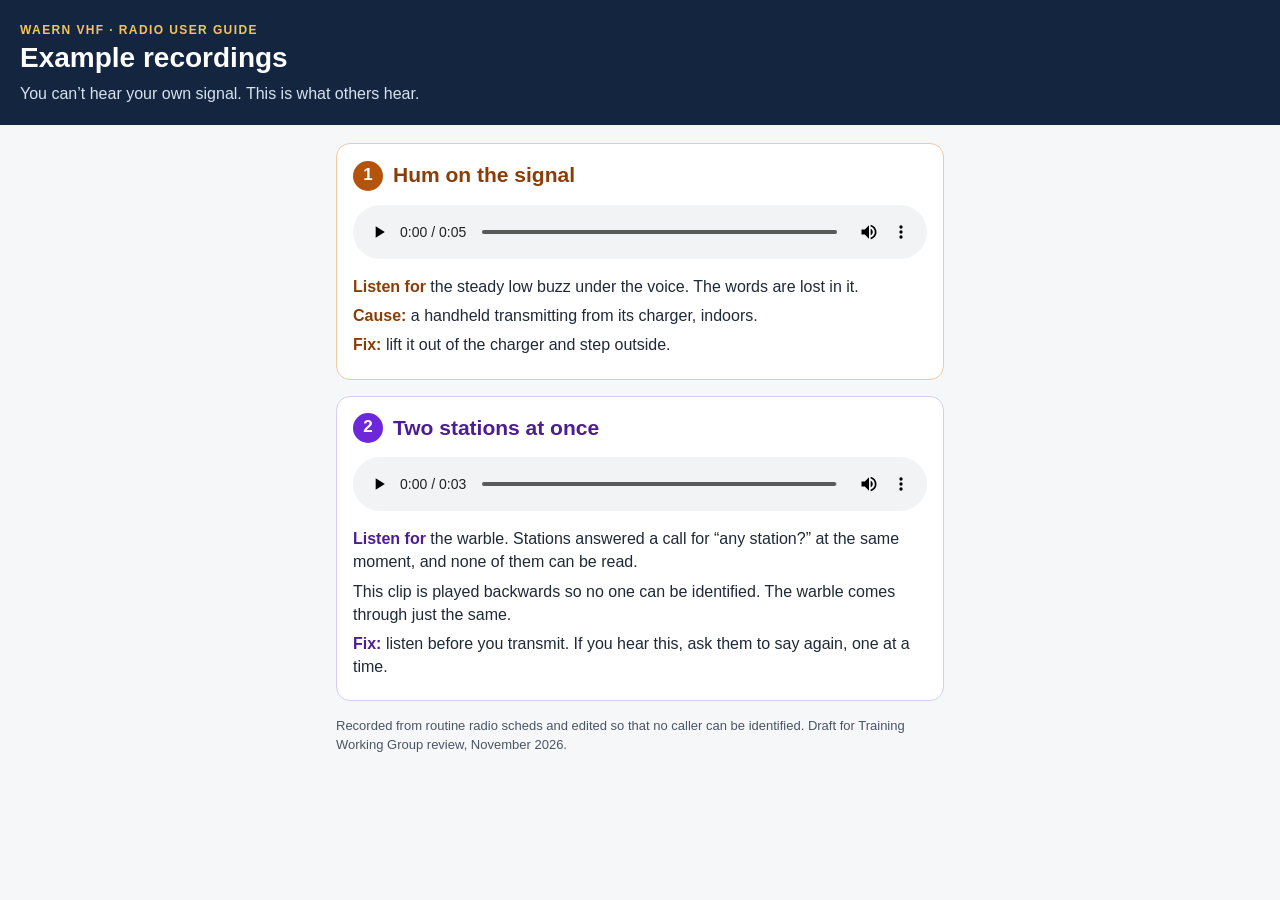
==== index.html @ 42de652c "Radio User Guide: example recordings page Two short clips for the A4 Radio User Guide: hum on a hand" ====
<!doctype html>
<html lang="en">
<head>
<meta charset="utf-8">
<meta name="viewport" content="width=device-width, initial-scale=1">
<meta name="robots" content="noindex">
<title>Radio User Guide · Example recordings</title>
<style>
  :root { --navy: #14263F; --ink: #1F2937; --muted: #4B5563; }
  * { box-sizing: border-box; }
  body { margin: 0; font-family: -apple-system, BlinkMacSystemFont, "Segoe UI", Roboto, Helvetica, Arial, sans-serif; color: var(--ink); background: #F6F7F9; line-height: 1.45; }
  header { background: var(--navy); color: #fff; padding: 22px 20px 20px; }
  header .kicker { margin: 0 0 4px; font-size: 12px; font-weight: 600; letter-spacing: 1.4px; text-transform: uppercase; color: #F6C35B; }
  header h1 { margin: 0; font-size: 28px; line-height: 1.1; }
  header p { margin: 8px 0 0; color: #D6E2F0; font-size: 16px; }
  main { max-width: 640px; margin: 0 auto; padding: 18px 16px 8px; display: grid; gap: 16px; }
  .clip { background: #fff; border-radius: 14px; padding: 16px; border: 1.5px solid var(--edge); }
  .clip h2 { margin: 0 0 10px; display: flex; align-items: center; gap: 10px; font-size: 21px; color: var(--title); }
  .num { width: 30px; height: 30px; flex-shrink: 0; border-radius: 50%; background: var(--accent); color: #fff; display: grid; place-items: center; font-size: 17px; }
  audio { width: 100%; margin: 4px 0 10px; }
  .clip p { margin: 0 0 6px; font-size: 16px; }
  .clip p b { color: var(--title); }
  .hum { --accent: #B45309; --title: #8A3D07; --edge: #F2C9A0; }
  .double { --accent: #6D28D9; --title: #4C1D95; --edge: #D8CCF5; }
  footer { max-width: 640px; margin: 0 auto; padding: 8px 16px 28px; font-size: 13px; color: var(--muted); }
</style>
</head>
<body>
<header>
  <p class="kicker">WAERN VHF · Radio User Guide</p>
  <h1>Example recordings</h1>
  <p>You can’t hear your own signal. This is what others hear.</p>
</header>
<main>
  <section class="clip hum">
    <h2><span class="num">1</span>Hum on the signal</h2>
    <audio controls preload="metadata" src="clips/hum.mp3"></audio>
    <p><b>Listen for</b> the steady low buzz under the voice. The words are lost in it.</p>
    <p><b>Cause:</b> a handheld transmitting from its charger, indoors.</p>
    <p><b>Fix:</b> lift it out of the charger and step outside.</p>
  </section>
  <section class="clip double">
    <h2><span class="num">2</span>Two stations at once</h2>
    <audio controls preload="metadata" src="clips/two-at-once.mp3"></audio>
    <p><b>Listen for</b> the warble. Stations answered a call for “any station?” at the same moment, and none of them can be read.</p>
    <p>This clip is played backwards so no one can be identified. The warble comes through just the same.</p>
    <p><b>Fix:</b> listen before you transmit. If you hear this, ask them to say again, one at a time.</p>
  </section>
</main>
<footer>
  Recorded from routine radio scheds and edited so that no caller can be identified. Draft for Training Working Group review, November 2026.
</footer>
</body>
</html>
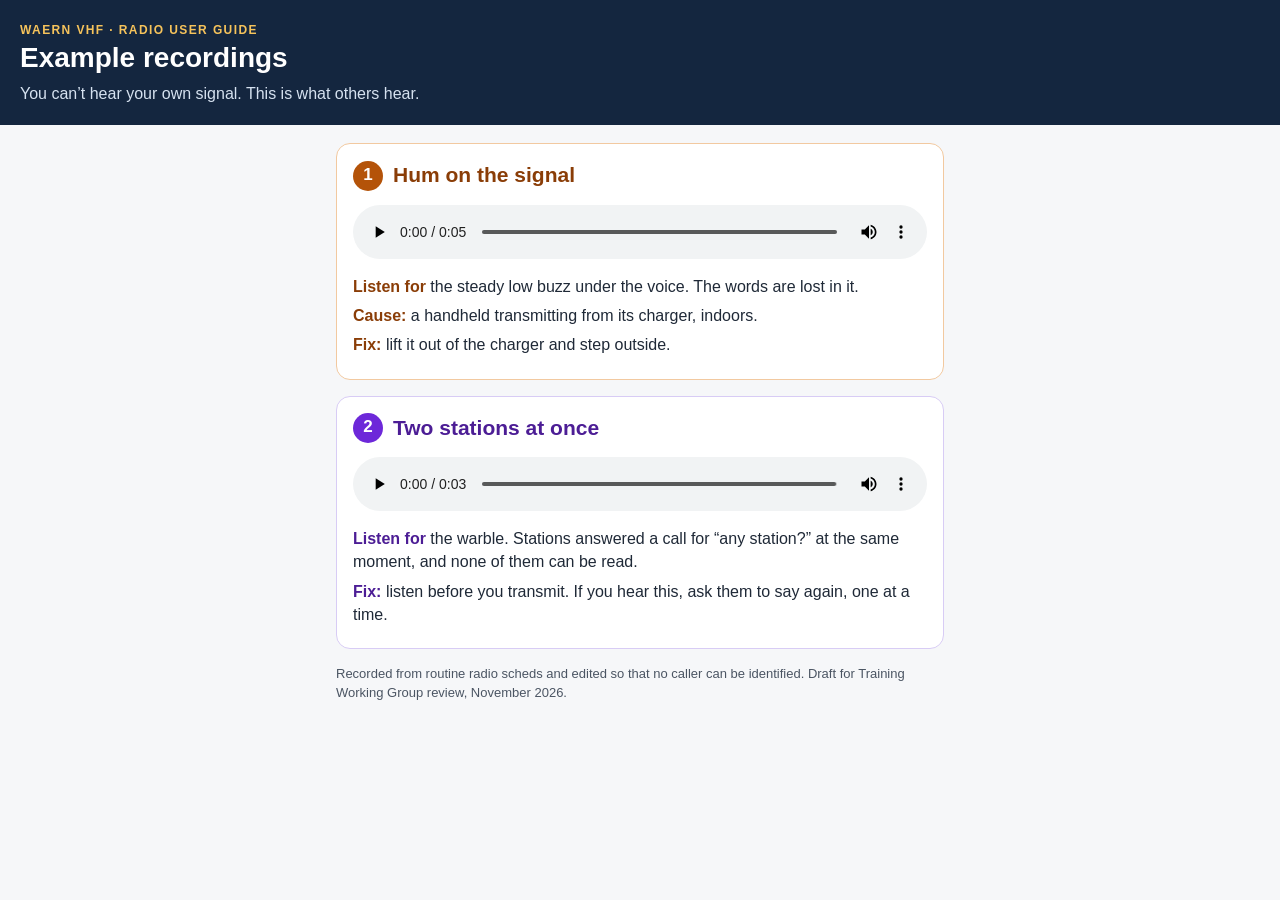
==== commit 0fd6301a: "Drop the note that the second clip is played backwards Co-Authored-By: Claude Opus 5.5 <noreply@anth" ====
--- a/index.html
+++ b/index.html
@@ -43,7 +43,6 @@
     <h2><span class="num">2</span>Two stations at once</h2>
     <audio controls preload="metadata" src="clips/two-at-once.mp3"></audio>
     <p><b>Listen for</b> the warble. Stations answered a call for “any station?” at the same moment, and none of them can be read.</p>
-    <p>This clip is played backwards so no one can be identified. The warble comes through just the same.</p>
     <p><b>Fix:</b> listen before you transmit. If you hear this, ask them to say again, one at a time.</p>
   </section>
 </main>
